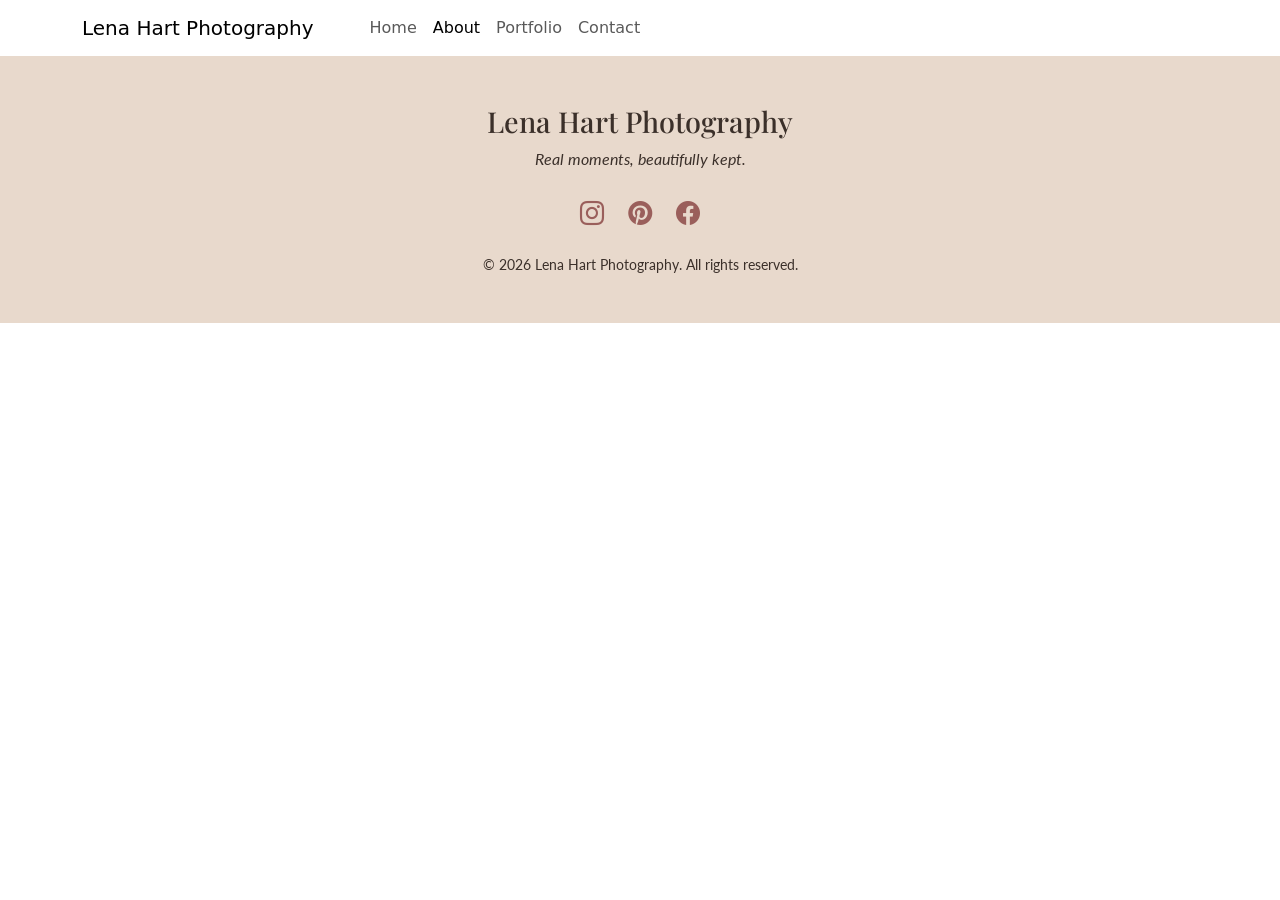
==== about.html @ dece431e "Added page skeleton to about.html and contact.html - Copied head, navbar and footer from index.html " ====
<!doctype html>
<html lang="en">
  <!-- Head - Start-->
  <head>
    <meta charset="UTF-8" />
    <meta name="viewport" content="width=device-width, initial-scale=1.0" />
    <meta name="author" content="Emre's & Barbara's Group Project" />
    <meta
      name="description"
      content="Meet Lena Hart, a wedding and portrait photographer who captures real, unposed moments with warm, natural light."
    />
    <title>Lena Hart Photography | About</title>

    <!-- Loads Bootstrap-->
    <link
      href="https://cdn.jsdelivr.net/npm/bootstrap@5.3.8/dist/css/bootstrap.min.css"
      rel="stylesheet"
      integrity="sha384-sRIl4kxILFvY47J16cr9ZwB07vP4J8+LH7qKQnuqkuIAvNWLzeN8tE5YBujZqJLB"
      crossorigin="anonymous"
    />

    <!-- Google Fonts -->
    <link rel="preconnect" href="https://fonts.googleapis.com" />
    <link rel="preconnect" href="https://fonts.gstatic.com" crossorigin />
    <link
      href="https://fonts.googleapis.com/css2?family=Playfair+Display:wght@400;700&family=Lato:wght@400;700&display=swap"
      rel="stylesheet"
    />

    <!-- CSS Files -->
    <link rel="stylesheet" href="css/variables.css" />
    <link rel="stylesheet" href="css/style.css" />

    <!-- Bootstrap Icons -->
    <link
      rel="stylesheet"
      href="https://cdn.jsdelivr.net/npm/bootstrap-icons@1.13.1/font/bootstrap-icons.min.css"
    />
  </head>
  <!-- Head - End-->

  <!-- Body Start-->
  <body>
    <header>
      <!-- Navigation Bar - Start -->
      <nav class="navbar navbar-expand-lg">
        <div class="container">
          <button
            class="navbar-toggler"
            type="button"
            data-bs-toggle="collapse"
            data-bs-target="#navbarNav"
            aria-controls="navbarNav"
            aria-expanded="false"
            aria-label="Toggle navigation"
          >
            <span class="navbar-toggler-icon"> </span>
          </button>

          <!-- Lena Hart Photography Button -->
          <a href="index.html" class="navbar-brand mx-auto mx-lg-0"
            >Lena Hart Photography</a
          >

          <!-- Selection | Responsive -->
          <div class="collapse navbar-collapse" id="navbarNav">
            <ul class="navbar-nav ms-lg-5">
              <!-- Home-->
              <li class="nav-item">
                <a class="nav-link" href="index.html">Home</a>
              </li>

              <!-- About -->
              <li class="nav-item">
                <a class="nav-link active" aria-current="page" href="about.html"
                  >About</a
                >
              </li>

              <!-- Portfolio-->
              <li class="nav-item">
                <a class="nav-link" href="portfolio.html">Portfolio</a>
              </li>
              <!-- Contact -->
              <li class="nav-item">
                <a class="nav-link" href="contact.html">Contact</a>
              </li>
            </ul>
          </div>
        </div>
      </nav>
    </header>
    <main>
      <!-- About - Start -->
      <!-- TBD - Planning Structure -- Brainstorming -->
      <!-- About - End -->
    </main>

    <!-- Footer - Start -->
    <footer class="site-footer">
      <div class="container text-center py-5">
        <h2 class="footer-title">Lena Hart Photography</h2>
        <p class="footer-tagline">Real moments, beautifully kept.</p>

        <div class="footer-socials">
          <a
            href="https://www.instagram.com/"
            target="_blank"
            rel="noopener noreferrer"
            aria-label="Instagram"
          >
            <i class="bi bi-instagram" aria-hidden="true"></i>
          </a>

          <a
            href="https://www.pinterest.com/"
            target="_blank"
            rel="noopener noreferrer"
            aria-label="Pinterest"
          >
            <i class="bi bi-pinterest" aria-hidden="true"></i>
          </a>

          <a
            href="https://www.facebook.com/"
            target="_blank"
            rel="noopener noreferrer"
            aria-label="Facebook"
          >
            <i class="bi bi-facebook" aria-hidden="true"></i>
          </a>
        </div>

        <p class="footer-copyright">
          &copy; 2026 Lena Hart Photography. All rights reserved.
        </p>
      </div>
    </footer>
    <!-- Footer - End -->

    <!-- JavaScript files -->
    <script src="https://cdn.jsdelivr.net/npm/bootstrap@5.3.8/dist/js/bootstrap.bundle.min.js"></script>
  </body>

  <!-- Body End -->
</html>
---- css/variables.css ----
:root {
    --color-background: #FAF6F1;
    --color-soft: #E8D9CC;
    --color-text: #3B302A;
    --color-accent: #9A5F5B;
    --font-heading: "Playfair Display", serif;
    --font-body: "Lato", sans-serif;
}
---- css/style.css ----
/* Footer */
.site-footer {
  background-color: var(--color-soft);
  color: var(--color-text);
  font-family: var(--font-body);
}

.footer-title {
  font-family: var(--font-heading);
  font-size: 1.8rem;
  margin-bottom: 0.5rem;
}

.footer-tagline {
  font-style: italic;
  margin-bottom: 1.5rem;
}

.footer-socials {
  display: flex;
  justify-content: center;
  flex-wrap: wrap;
  gap: 1.5rem;
  margin-bottom: 1.5rem;
}

.footer-socials a {
  color: var(--color-accent);
  text-decoration: none;
  transition: color 0.2s ease;
  font-size: 1.5rem;
}

.footer-socials a:hover {
  color: var(--color-text);
  text-decoration: underline;
}

.footer-copyright {
  font-size: 0.85rem;
  margin-bottom: 0;
}
/* Clients Section */
.clients-section {
  background-color: var(--color-background);
  color: var(--color-text);
}

.clients-title {
  font-family: var(--font-heading);
  margin-bottom: 0.75rem;
}

.clients-subtitle {
  font-family: var(--font-body);
  margin-bottom: 2rem;
}

.client-card {
  background-color: var(--color-soft);
  padding: 2rem 1rem;
  border-radius: 0.5rem;
  font-family: var(--font-heading);
  font-size: 1.25rem;
  height: 100%;
}

/* Portfolio Gallery */
.portfolio-section {
  background-color: var(--color-background);
  color: var(--color-text);
}

.portfolio-title {
  font-family: var(--font-heading);
}

.portfolio-subtitle {
  font-family: var(--font-body);
}

.gallery-card {
  background-color: var(--color-soft);
  border-radius: 0.5rem;
  overflow: hidden;
  height: 100%;
}

.gallery-image {
  width: 100%;
  height: 280px;
  object-fit: cover;
  display: block;
}

.gallery-info {
  padding: 1rem;
}

.gallery-title {
  font-family: var(--font-heading);
  font-size: 1.25rem;
}

.gallery-category {
  font-family: var(--font-body);
  color: var(--color-accent);
  margin-bottom: 0;
}

/* Portfolio Filters */
.portfolio-filters {
  margin-bottom: 2rem;
}

.filter-btn {
  background-color: var(--color-soft);
  color: var(--color-text);
  border: 1px solid var(--color-soft);
  border-radius: 30px;
  padding: 0.7rem 1.5rem;
  font-family: var(--font-body);
  font-size: 0.95rem;
  cursor: pointer;
  transition: all 0.3s ease;
}

.filter-btn:hover {
  background-color: var(--color-accent);
  border-color: var(--color-accent);
  color: white;
}

.filter-btn.active {
  background-color: var(--color-accent);
  border-color: var(--color-accent);
  color: white;
}

.filter-btn:focus-visible {
  outline: 3px solid var(--color-text);
  outline-offset: 3px;
}

/* Gallery Card Links */
.gallery-link,
.gallery-link:visited,
.gallery-link:hover {
  color: var(--color-text);
  text-decoration: none;
}

.gallery-link .gallery-title {
  font-family: var(--font-heading);
  color: var(--color-text);
}

.gallery-link .gallery-category {
  font-family: var(--font-body);
  color: var(--color-accent);
}

.gallery-link:hover .gallery-title {
  color: var(--color-accent);
}

/* Photo Details Page */
.details-section {
  background-color: var(--color-background);
  color: var(--color-text);
  min-height: 80vh;
  font-family: var(--font-body);
}

.details-back {
  display: inline-block;
  color: var(--color-accent);
  text-decoration: none;
  font-weight: 700;
  margin-bottom: 1.5rem;
  transition: color 0.2s ease;
}

.details-back:hover {
  color: var(--color-text);
}

.details-back:focus-visible {
  outline: 3px solid var(--color-accent);
  outline-offset: 4px;
}

.details-image {
  display: block;
  width: 100%;
  max-height: 650px;
  object-fit: cover;
  border-radius: 0.75rem;
}

.details-category {
  color: var(--color-accent);
  text-transform: uppercase;
  letter-spacing: 2px;
  font-size: 0.85rem;
  font-weight: 700;
  margin-bottom: 1rem;
}

.details-title {
  font-family: var(--font-heading);
  font-size: clamp(2rem, 4vw, 3rem);
  margin-bottom: 1.5rem;
}

.details-description {
  font-size: 1.1rem;
  line-height: 1.8;
}
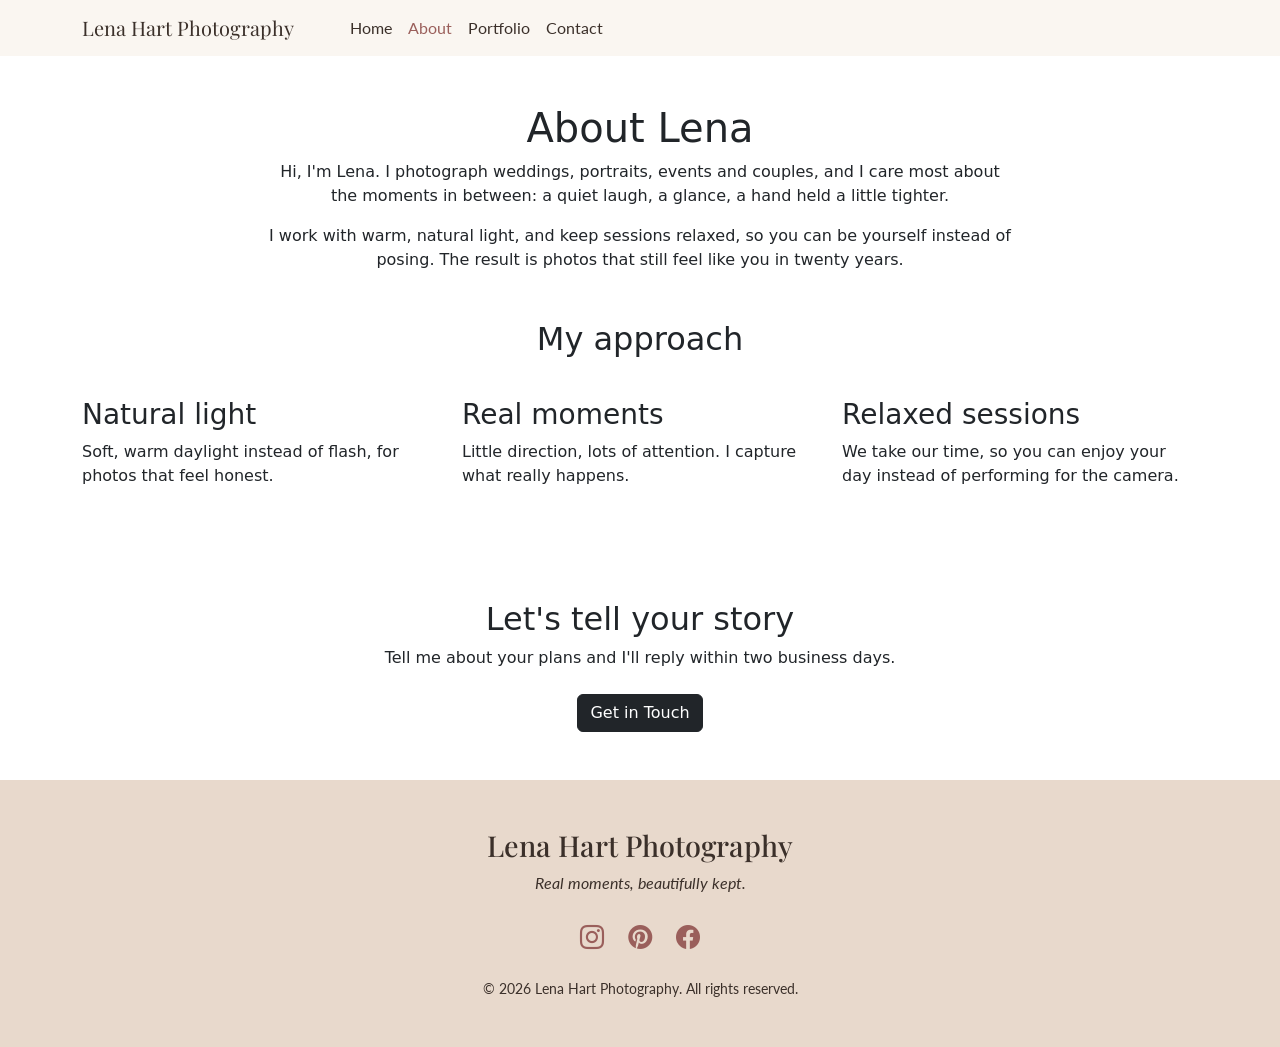
==== commit 7fd4bdc8: "Added About page content to about.html - Added intro section with h1 "About Lena" and a short bio - " ====
--- a/about.html
+++ b/about.html
@@ -39,7 +39,8 @@
   </head>
   <!-- Head - End-->
 
-  <!-- Body Start-->
+  <!-- Body - Start-->
+  <!-- TBD | Planning Structure | Testing | Not Final yet -->
   <body>
     <header>
       <!-- Navigation Bar - Start -->
@@ -92,8 +93,79 @@
     </header>
     <main>
       <!-- About - Start -->
-      <!-- TBD - Planning Structure -- Brainstorming -->
+      <section class="about-section py-5" aria-labelledby="about-title">
+        <div class="container">
+          <!-- Intro - Start -->
+          <div class="col-lg-8 col-12 mx-auto text-center">
+            <h1 id="about-title" class="about-title">About Lena</h1>
+            <p class="about-text">
+              Hi, I'm Lena. I photograph weddings, portraits, events and
+              couples, and I care most about the moments in between: a quiet
+              laugh, a glance, a hand held a little tighter.
+            </p>
+            <p class="about-text">
+              I work with warm, natural light, and keep sessions relaxed, so you
+              can be yourself instead of posing. The result is photos that still
+              feel like you in twenty years.
+            </p>
+          </div>
+          <!-- Intro - End -->
+
+          <!-- My Approach -->
+          <h2 class="about-title mt-5 text-center">My approach</h2>
+          <div class="row g-4 justify-content-center mt-3">
+            <!-- Card: Natural light -->
+            <div class="col-12 col-md-4">
+              <div class="approach-card">
+                <h3>Natural light</h3>
+                <p class="about-text">
+                  Soft, warm daylight instead of flash, for photos that feel
+                  honest.
+                </p>
+              </div>
+            </div>
+
+            <!-- Card: Real moments -->
+            <div class="col-12 col-md-4">
+              <div class="approach-card">
+                <h3>Real moments</h3>
+                <p class="about-text">
+                  Little direction, lots of attention. I capture what really
+                  happens.
+                </p>
+              </div>
+            </div>
+
+            <!-- Card: Relaxed sessions -->
+            <div class="col-12 col-md-4">
+              <div class="approach-card">
+                <h3>Relaxed sessions</h3>
+                <p class="about-text">
+                  We take our time, so you can enjoy your day instead of
+                  performing for the camera.
+                </p>
+              </div>
+            </div>
+          </div>
+        </div>
+      </section>
       <!-- About - End -->
+
+      <!-- About Contact - Start -->
+      <section class="about-contact py-5" aria-labelledby="about-contact-title">
+        <div class="container text-center">
+          <h2 id="about-contact-title" class="about-contact-title">
+            Let's tell your story
+          </h2>
+          <p class="about-text">
+            Tell me about your plans and I'll reply within two business days.
+          </p>
+          <div class="mt-4">
+            <a class="btn btn-dark" href="contact.html">Get in Touch</a>
+          </div>
+        </div>
+      </section>
+      <!-- About Contact - End -->
     </main>
 
     <!-- Footer - Start -->
--- a/css/style.css
+++ b/css/style.css
@@ -1,3 +1,50 @@
+/* NavBar */
+.navbar {
+  background-color: var(--color-background);
+  /* background-color: var(--color-soft); */ 
+  /* 
+  Barbara: to test beige, comment out the first line and remove the comment marks from the second. 
+  Keep the one you like and delete these comments when we decide. 
+  */
+}
+
+.navbar-brand {
+  font-family: var(--font-heading);
+  color: var(--color-text);
+}
+
+.navbar .nav-link {
+  font-family: var(--font-body);
+  color: var(--color-text);
+}
+
+.navbar .nav-link:hover,
+.navbar .nav-link.active {
+  color: var(--color-accent);
+}
+
+/* Hero */
+.hero-section {
+  background-color: var(--color-background);
+  color: var(--color-text);
+}
+
+.hero-title {
+  font-family: var(--font-heading);
+}
+
+.hero-subtitle {
+  font-family: var(--font-body);
+}
+
+.hero-image {
+  width: 100%;
+  max-height: 70vh;
+  object-fit: cover;
+  border-radius: 0.5rem; 
+}
+
+
 /* Footer */
 .site-footer {
   background-color: var(--color-soft);
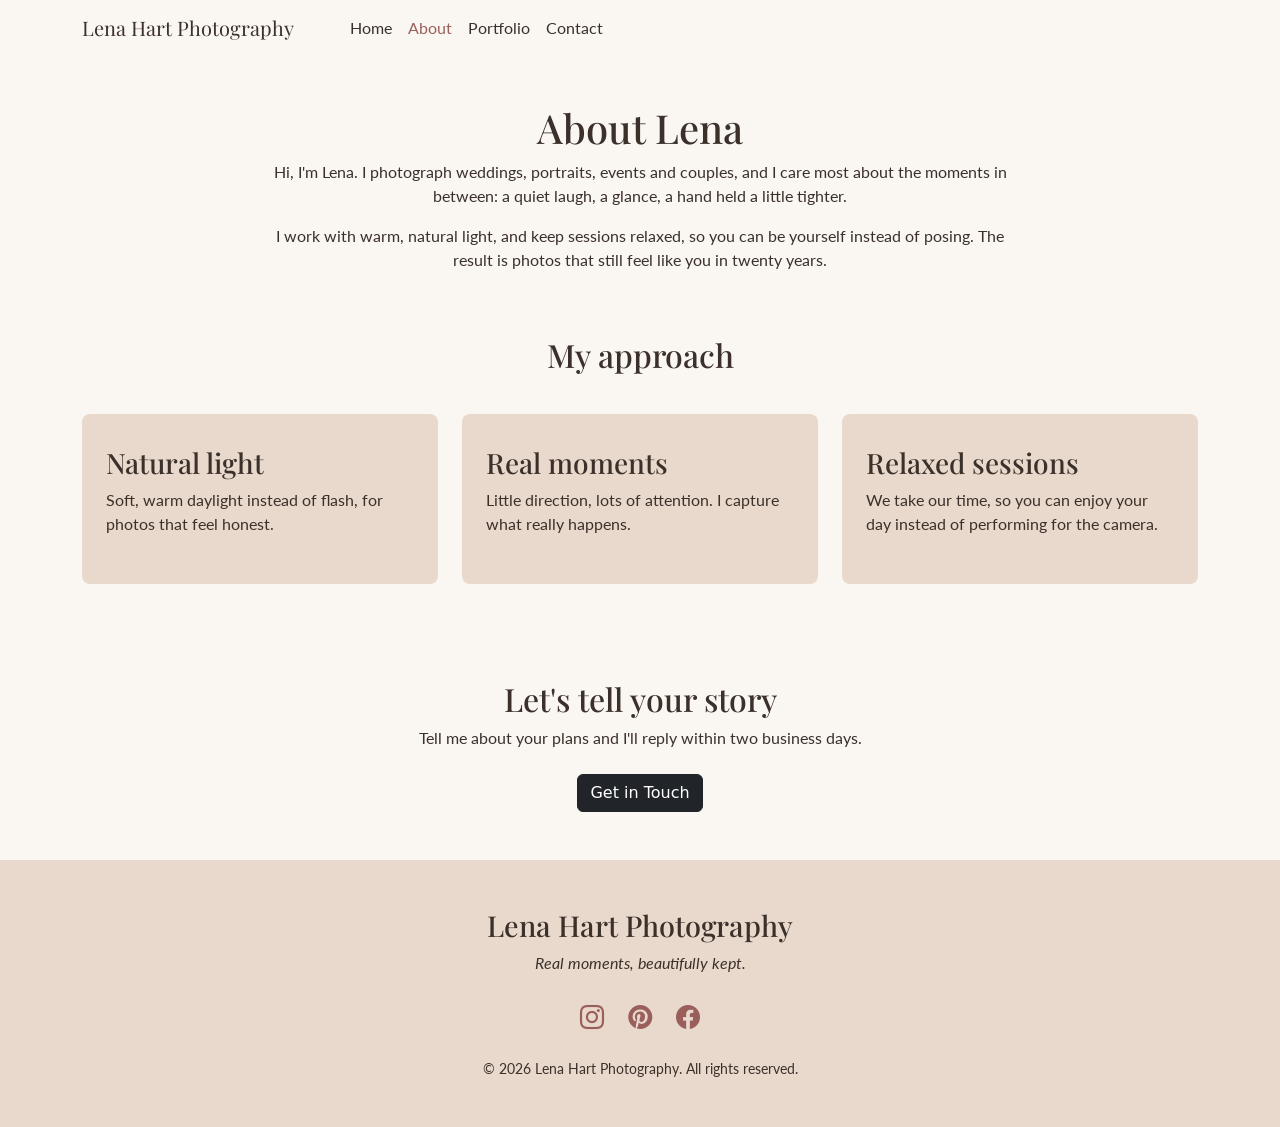
==== commit 489def01: "Add two portrait options for About page" ====
--- a/about.html
+++ b/about.html
@@ -96,18 +96,20 @@
       <section class="about-section py-5" aria-labelledby="about-title">
         <div class="container">
           <!-- Intro - Start -->
-          <div class="col-lg-8 col-12 mx-auto text-center">
-            <h1 id="about-title" class="about-title">About Lena</h1>
-            <p class="about-text">
-              Hi, I'm Lena. I photograph weddings, portraits, events and
-              couples, and I care most about the moments in between: a quiet
-              laugh, a glance, a hand held a little tighter.
-            </p>
-            <p class="about-text">
-              I work with warm, natural light, and keep sessions relaxed, so you
-              can be yourself instead of posing. The result is photos that still
-              feel like you in twenty years.
-            </p>
+          <div class="row justify-content-center">
+            <div class="col-12 col-lg-8 text-center">
+              <h1 id="about-title" class="about-title">About Lena</h1>
+              <p class="about-text">
+                Hi, I'm Lena. I photograph weddings, portraits, events and
+                couples, and I care most about the moments in between: a quiet
+                laugh, a glance, a hand held a little tighter.
+              </p>
+              <p class="about-text">
+                I work with warm, natural light, and keep sessions relaxed, so
+                you can be yourself instead of posing. The result is photos that
+                still feel like you in twenty years.
+              </p>
+            </div>
           </div>
           <!-- Intro - End -->
 
--- a/css/style.css
+++ b/css/style.css
@@ -1,7 +1,15 @@
+/* Page */
+body {
+  background-color: var(--color-soft);
+  /*
+  Barbara: this fills the white strip under the footer on short pages like Contact.
+  */
+}
+
 /* NavBar */
 .navbar {
   background-color: var(--color-background);
-  /* background-color: var(--color-soft); */ 
+  /* background-color: var(--color-soft); */
   /* 
   Barbara: to test beige, comment out the first line and remove the comment marks from the second. 
   Keep the one you like and delete these comments when we decide. 
@@ -41,9 +49,84 @@
   width: 100%;
   max-height: 70vh;
   object-fit: cover;
-  border-radius: 0.5rem; 
-}
-
+  border-radius: 0.5rem;
+}
+
+/* About */
+.about-section {
+  background-color: var(--color-background);
+  color: var(--color-text);
+}
+
+.about-title {
+  font-family: var(--font-heading);
+}
+
+.about-text {
+  font-family: var(--font-body);
+}
+
+.approach-card {
+  background-color: var(--color-soft);
+  padding: 2rem 1.5rem;
+  border-radius: 0.5rem;
+  height: 100%;
+}
+
+.approach-card h3 {
+  font-family: var(--font-heading);
+}
+
+.about-contact {
+  background-color: var(--color-background);
+  color: var(--color-text);
+}
+
+.about-contact-title {
+  font-family: var(--font-heading);
+}
+
+/* Contact */
+.contact-section {
+  background-color: var(--color-background);
+  color: var(--color-text);
+  font-family: var(--font-body);
+}
+
+.contact-title {
+  font-family: var(--font-heading);
+}
+
+#message {
+  height: 10rem;
+}
+
+/* Testimonials */
+.testimonials-section {
+  background-color: var(--color-background);
+  color: var(--color-text);
+}
+
+.testimonials-title {
+  font-family: var(--font-heading);
+}
+
+.testimonial-card {
+  background-color: var(--color-soft);
+  padding: 2rem 1.5rem;
+  border-radius: 0.5rem;
+  height: 100%;
+}
+
+.testimonial-quote {
+  font-style: italic;
+}
+
+.testimonial-name {
+  color: var(--color-accent);
+  font-weight: bold;
+  margin-bottom: 0;
+}
 
 /* Footer */
 .site-footer {
@@ -264,3 +347,66 @@
   font-size: 1.1rem;
   line-height: 1.8;
 }
+
+/* Mobile navbar adjustment */
+@media (max-width: 575px) {
+  .navbar-brand {
+    font-size: 1rem;
+    white-space: normal;
+    text-align: center;
+    flex: 1;
+    min-width: 0;
+  }
+}
+
+/* Prevent portfolio content from overflowing on mobile */
+@media (max-width: 575px) {
+  .portfolio-section,
+  .portfolio-section .container,
+  #portfolio-gallery {
+    min-width: 0;
+    max-width: 100%;
+  }
+
+  .gallery-card,
+  .gallery-image {
+    max-width: 100%;
+  }
+
+  .portfolio-title,
+  .portfolio-subtitle {
+    overflow-wrap: break-word;
+  }
+}
+
+/* Responsive Portfolio Layout */
+
+/* Mobile: up to 575px */
+@media (max-width: 575px) {
+  .portfolio-title {
+    font-size: 2rem;
+  }
+
+  .portfolio-filters {
+    gap: 0.5rem;
+  }
+}
+
+/* Tablet: 576px to 991px */
+@media (min-width: 576px) and (max-width: 991px) {
+  .portfolio-section .container {
+    max-width: 100%;
+  }
+
+  .portfolio-title {
+    font-size: 2.5rem;
+  }
+
+  .portfolio-filters {
+    justify-content: center;
+  }
+
+  .gallery-image {
+    height: 250px;
+  }
+}
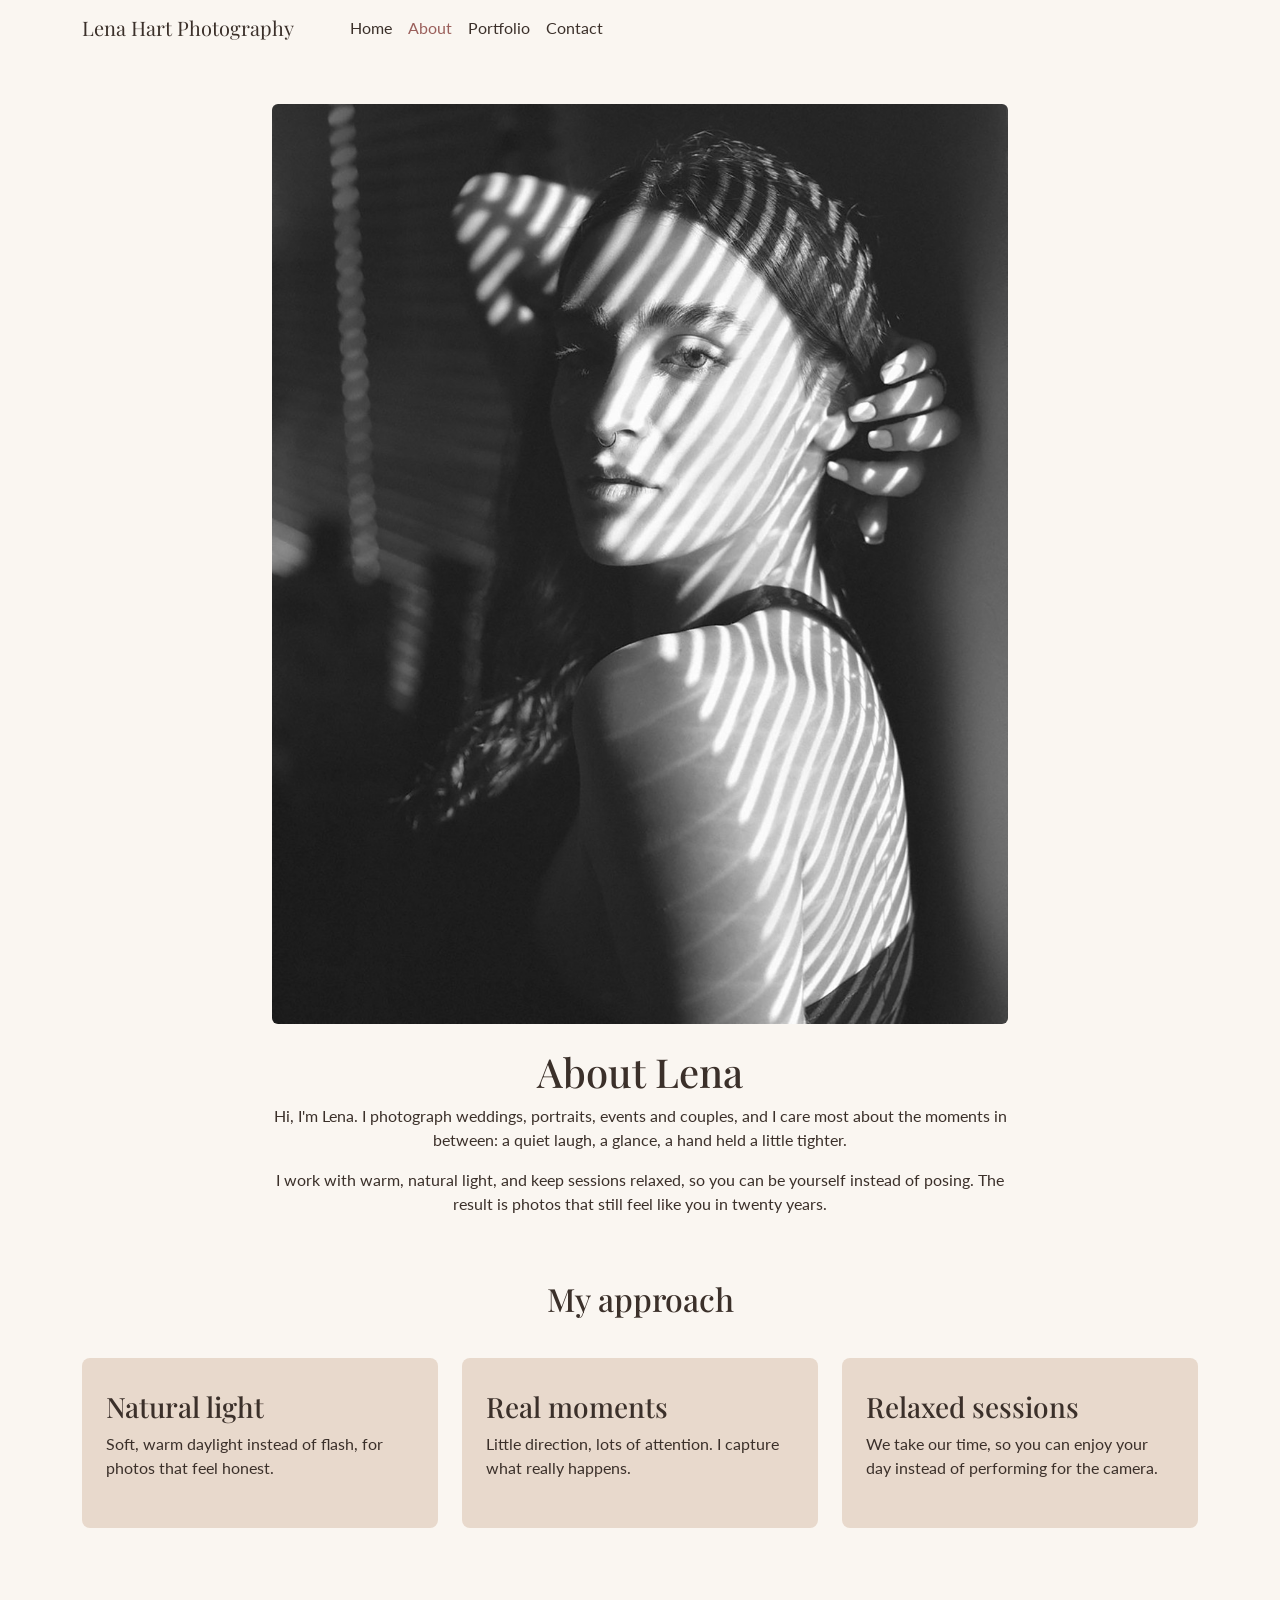
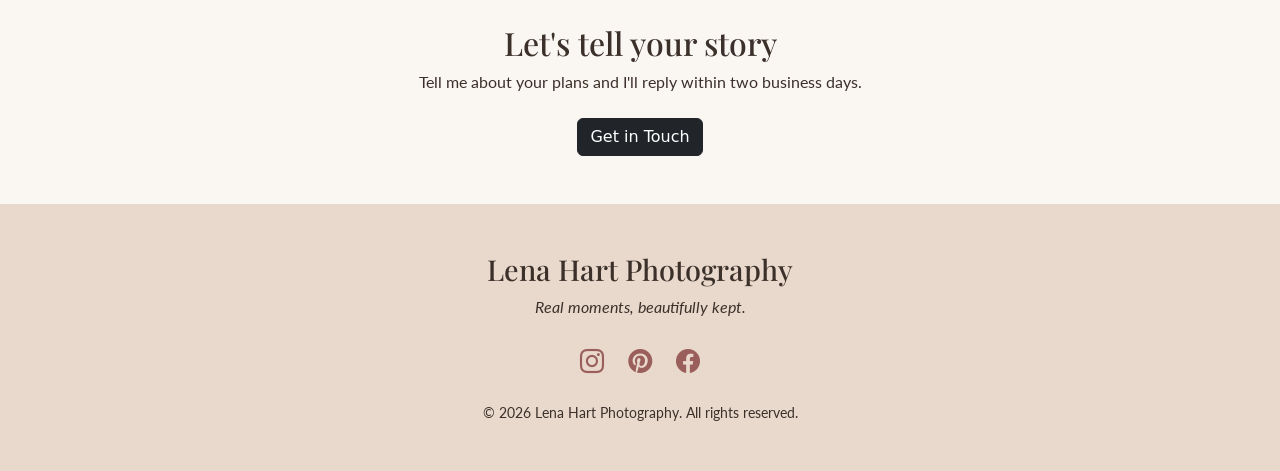
==== commit 92162331: "Added Lena's photo to the About page - Added lena-first.jpg above the About Lena title because the b" ====
--- a/about.html
+++ b/about.html
@@ -98,6 +98,11 @@
           <!-- Intro - Start -->
           <div class="row justify-content-center">
             <div class="col-12 col-lg-8 text-center">
+              <img
+                src="images/portfolio/lena-first.jpg"
+                alt="Black and white portrait of photographer Lena Hart with light falling through window blinds"
+                class="img-fluid rounded mb-4 about-photo"
+              />
               <h1 id="about-title" class="about-title">About Lena</h1>
               <p class="about-text">
                 Hi, I'm Lena. I photograph weddings, portraits, events and
--- a/css/style.css
+++ b/css/style.css
@@ -348,8 +348,11 @@
   line-height: 1.8;
 }
 
-/* Mobile navbar adjustment */
+/* Responsive Portfolio Layout */
+
+/* Mobile: up to 575px */
 @media (max-width: 575px) {
+  /* Navbar */
   .navbar-brand {
     font-size: 1rem;
     white-space: normal;
@@ -357,10 +360,8 @@
     flex: 1;
     min-width: 0;
   }
-}
-
-/* Prevent portfolio content from overflowing on mobile */
-@media (max-width: 575px) {
+
+  /* Prevent portfolio overflow */
   .portfolio-section,
   .portfolio-section .container,
   #portfolio-gallery {
@@ -377,12 +378,8 @@
   .portfolio-subtitle {
     overflow-wrap: break-word;
   }
-}
-
-/* Responsive Portfolio Layout */
-
-/* Mobile: up to 575px */
-@media (max-width: 575px) {
+
+  /* Portfolio layout */
   .portfolio-title {
     font-size: 2rem;
   }
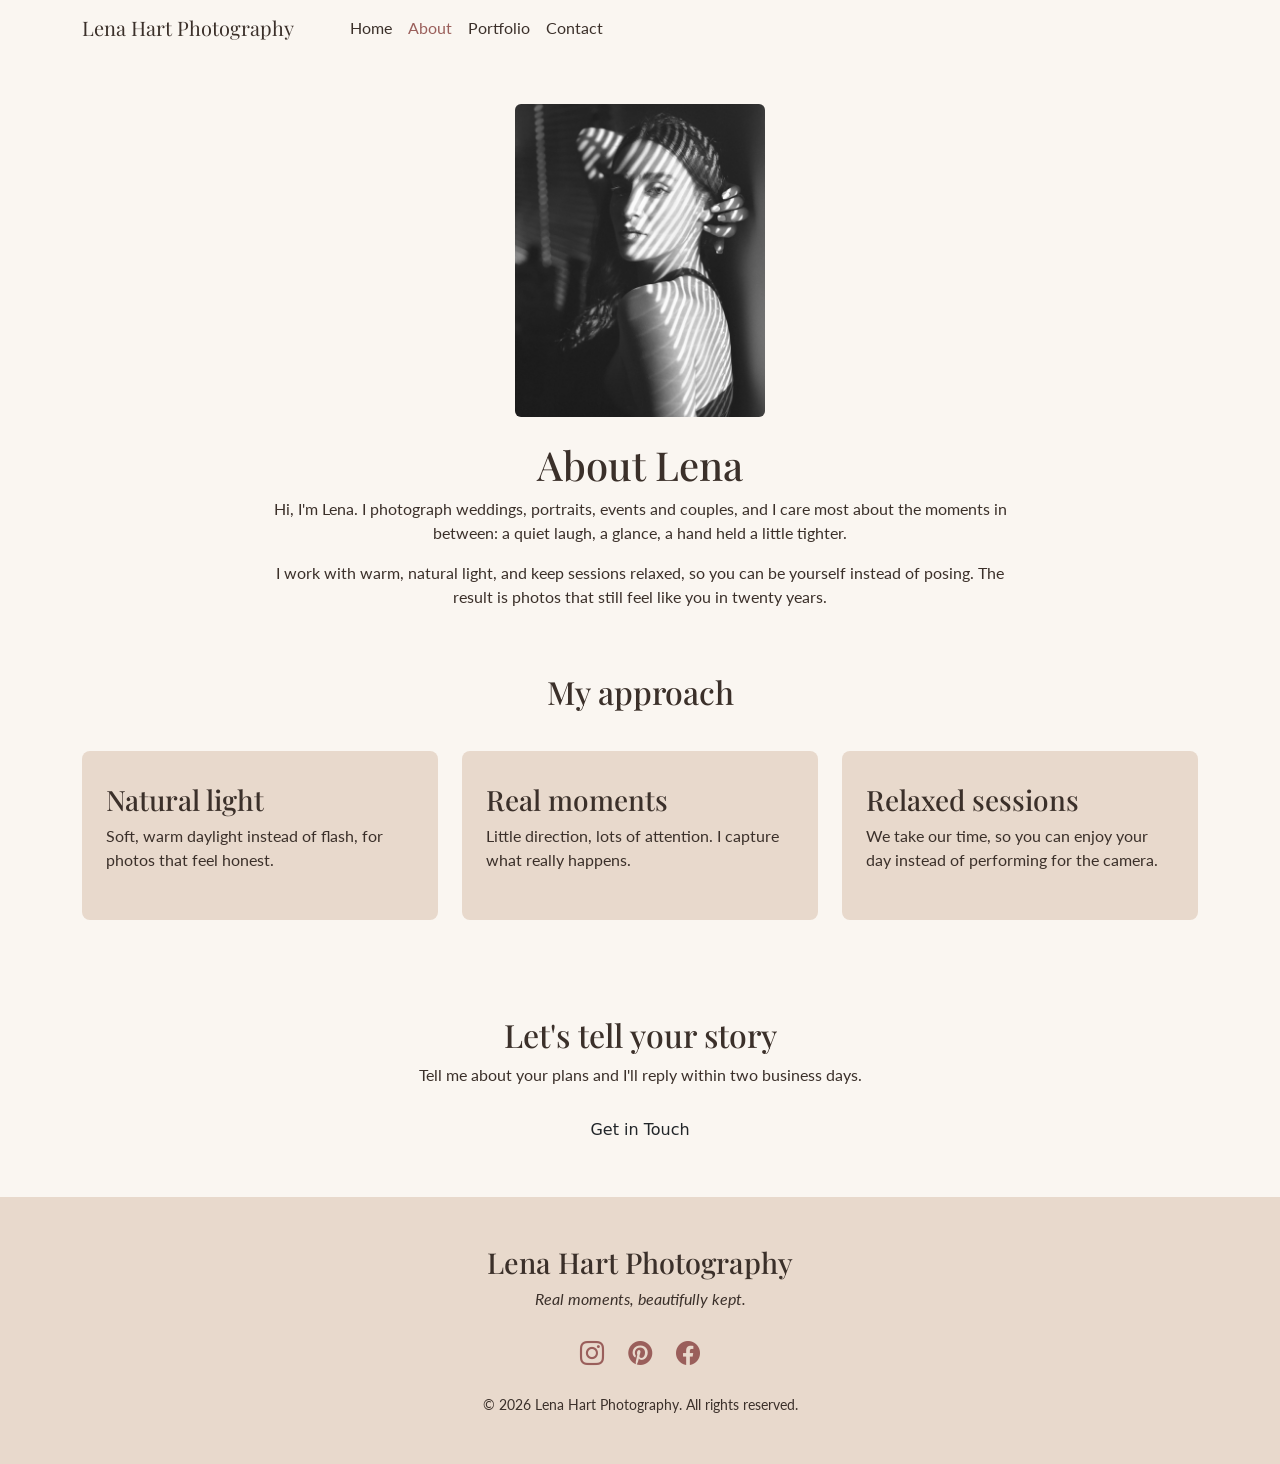
==== commit 83000e4c: "Switched the main buttons to the rose style - Changed btn-dark to btn-rose on View Portfolio, Get in" ====
--- a/about.html
+++ b/about.html
@@ -168,7 +168,7 @@
             Tell me about your plans and I'll reply within two business days.
           </p>
           <div class="mt-4">
-            <a class="btn btn-dark" href="contact.html">Get in Touch</a>
+            <a class="btn btn-rose" href="contact.html">Get in Touch</a>
           </div>
         </div>
       </section>
--- a/css/style.css
+++ b/css/style.css
@@ -84,6 +84,10 @@
 
 .about-contact-title {
   font-family: var(--font-heading);
+}
+
+.about-photo {
+  max-width: 250px;
 }
 
 /* Contact */
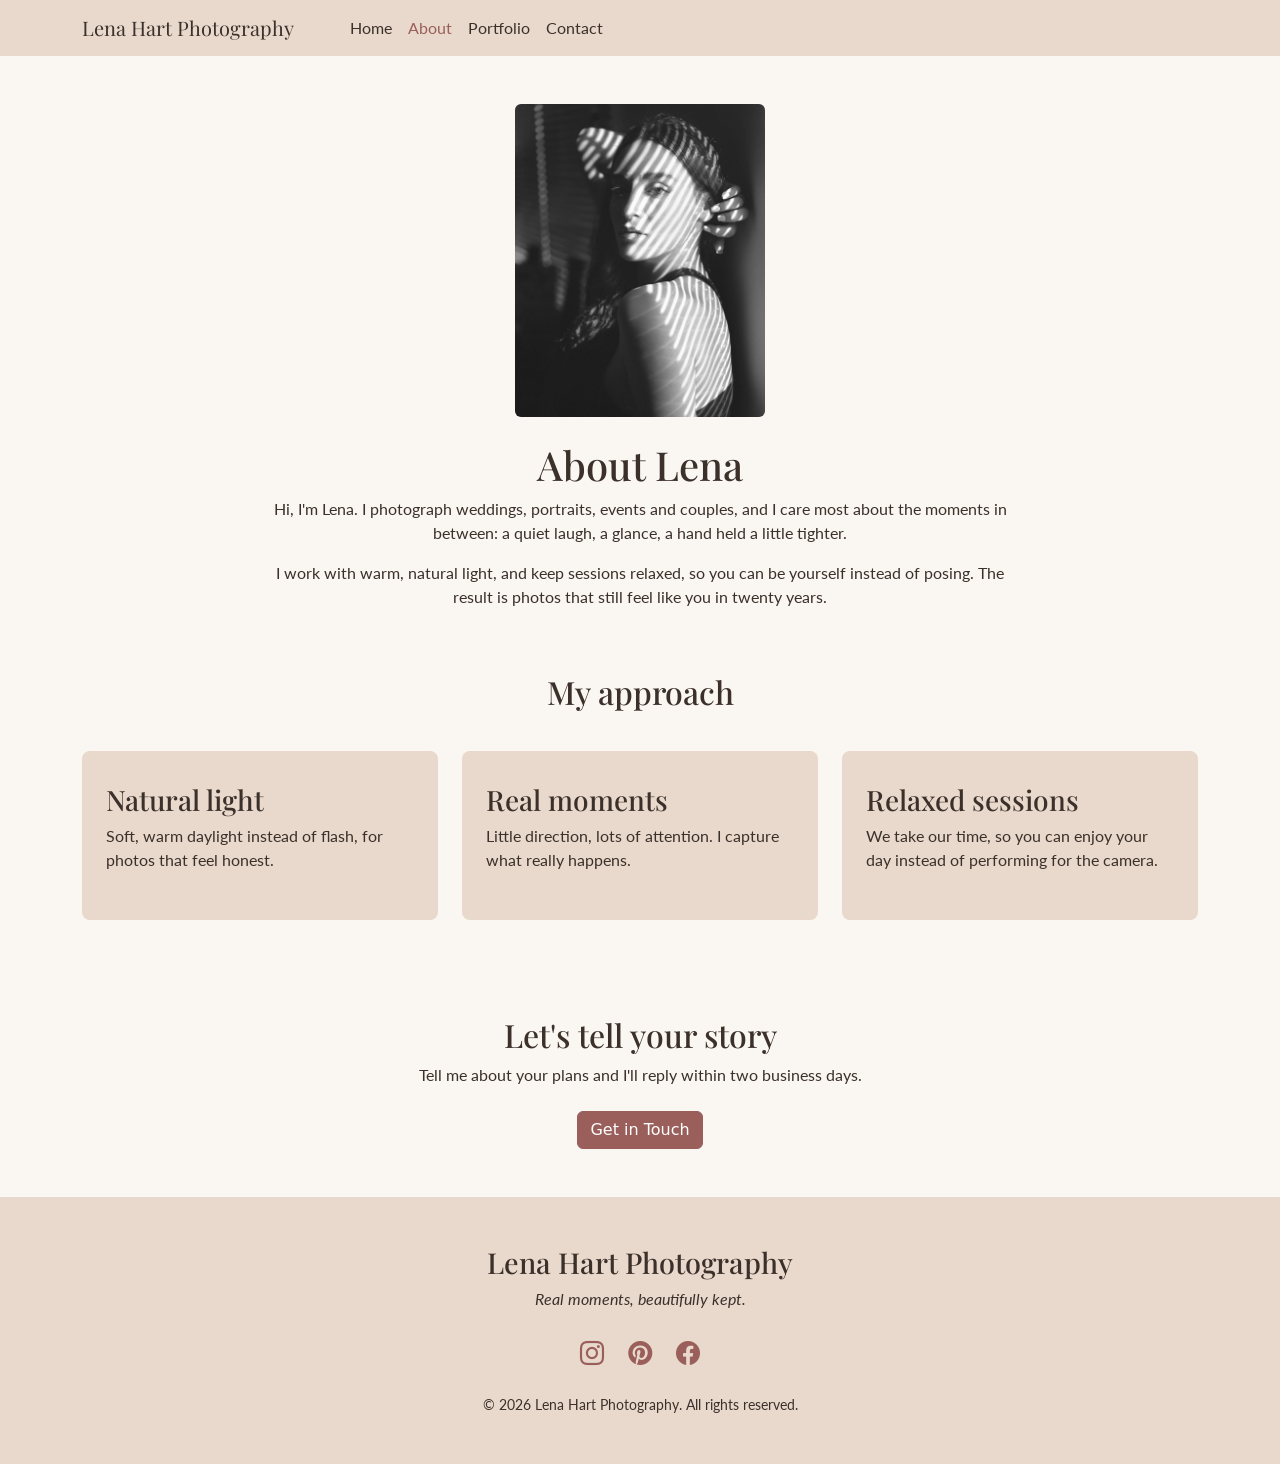
==== commit e7bd5dd7: "Cleaned up the comments in all HTML pages - Changed the comment style from - to | on all 5 pages so " ====
--- a/about.html
+++ b/about.html
@@ -1,6 +1,6 @@
 <!doctype html>
 <html lang="en">
-  <!-- Head - Start-->
+  <!-- Head | Start -->
   <head>
     <meta charset="UTF-8" />
     <meta name="viewport" content="width=device-width, initial-scale=1.0" />
@@ -11,7 +11,7 @@
     />
     <title>Lena Hart Photography | About</title>
 
-    <!-- Loads Bootstrap-->
+    <!-- Loads Bootstrap -->
     <link
       href="https://cdn.jsdelivr.net/npm/bootstrap@5.3.8/dist/css/bootstrap.min.css"
       rel="stylesheet"
@@ -37,13 +37,12 @@
       href="https://cdn.jsdelivr.net/npm/bootstrap-icons@1.13.1/font/bootstrap-icons.min.css"
     />
   </head>
-  <!-- Head - End-->
-
-  <!-- Body - Start-->
-  <!-- TBD | Planning Structure | Testing | Not Final yet -->
+  <!-- Head | End -->
+
+  <!-- Body | Start -->
   <body>
     <header>
-      <!-- Navigation Bar - Start -->
+      <!-- Navigation Bar | Start -->
       <nav class="navbar navbar-expand-lg">
         <div class="container">
           <button
@@ -66,7 +65,7 @@
           <!-- Selection | Responsive -->
           <div class="collapse navbar-collapse" id="navbarNav">
             <ul class="navbar-nav ms-lg-5">
-              <!-- Home-->
+              <!-- Home -->
               <li class="nav-item">
                 <a class="nav-link" href="index.html">Home</a>
               </li>
@@ -78,7 +77,7 @@
                 >
               </li>
 
-              <!-- Portfolio-->
+              <!-- Portfolio -->
               <li class="nav-item">
                 <a class="nav-link" href="portfolio.html">Portfolio</a>
               </li>
@@ -92,12 +91,13 @@
       </nav>
     </header>
     <main>
-      <!-- About - Start -->
+      <!-- About | Start -->
       <section class="about-section py-5" aria-labelledby="about-title">
         <div class="container">
-          <!-- Intro - Start -->
+          <!-- Intro | Start -->
           <div class="row justify-content-center">
             <div class="col-12 col-lg-8 text-center">
+              <!-- Lena's Photo -->
               <img
                 src="images/portfolio/lena-first.jpg"
                 alt="Black and white portrait of photographer Lena Hart with light falling through window blinds"
@@ -116,7 +116,7 @@
               </p>
             </div>
           </div>
-          <!-- Intro - End -->
+          <!-- Intro | End -->
 
           <!-- My Approach -->
           <h2 class="about-title mt-5 text-center">My approach</h2>
@@ -156,9 +156,9 @@
           </div>
         </div>
       </section>
-      <!-- About - End -->
-
-      <!-- About Contact - Start -->
+      <!-- About | End -->
+
+      <!-- About Contact | Start -->
       <section class="about-contact py-5" aria-labelledby="about-contact-title">
         <div class="container text-center">
           <h2 id="about-contact-title" class="about-contact-title">
@@ -172,10 +172,10 @@
           </div>
         </div>
       </section>
-      <!-- About Contact - End -->
+      <!-- About Contact | End -->
     </main>
 
-    <!-- Footer - Start -->
+    <!-- Footer | Start -->
     <footer class="site-footer">
       <div class="container text-center py-5">
         <h2 class="footer-title">Lena Hart Photography</h2>
@@ -215,11 +215,11 @@
         </p>
       </div>
     </footer>
-    <!-- Footer - End -->
+    <!-- Footer | End -->
 
     <!-- JavaScript files -->
     <script src="https://cdn.jsdelivr.net/npm/bootstrap@5.3.8/dist/js/bootstrap.bundle.min.js"></script>
   </body>
 
-  <!-- Body End -->
+  <!-- Body | End -->
 </html>
--- a/css/style.css
+++ b/css/style.css
@@ -8,12 +8,7 @@
 
 /* NavBar */
 .navbar {
-  background-color: var(--color-background);
-  /* background-color: var(--color-soft); */
-  /* 
-  Barbara: to test beige, comment out the first line and remove the comment marks from the second. 
-  Keep the one you like and delete these comments when we decide. 
-  */
+  background-color: var(--color-soft);
 }
 
 .navbar-brand {
@@ -29,6 +24,19 @@
 .navbar .nav-link:hover,
 .navbar .nav-link.active {
   color: var(--color-accent);
+}
+
+/* Buttons */
+.btn-rose {
+  background-color: var(--color-accent);
+  border-color: var(--color-accent);
+  color: white;
+}
+
+.btn-rose:hover {
+  background-color: var(--color-text);
+  border-color: var(--color-text);
+  color: white;
 }
 
 /* Hero */
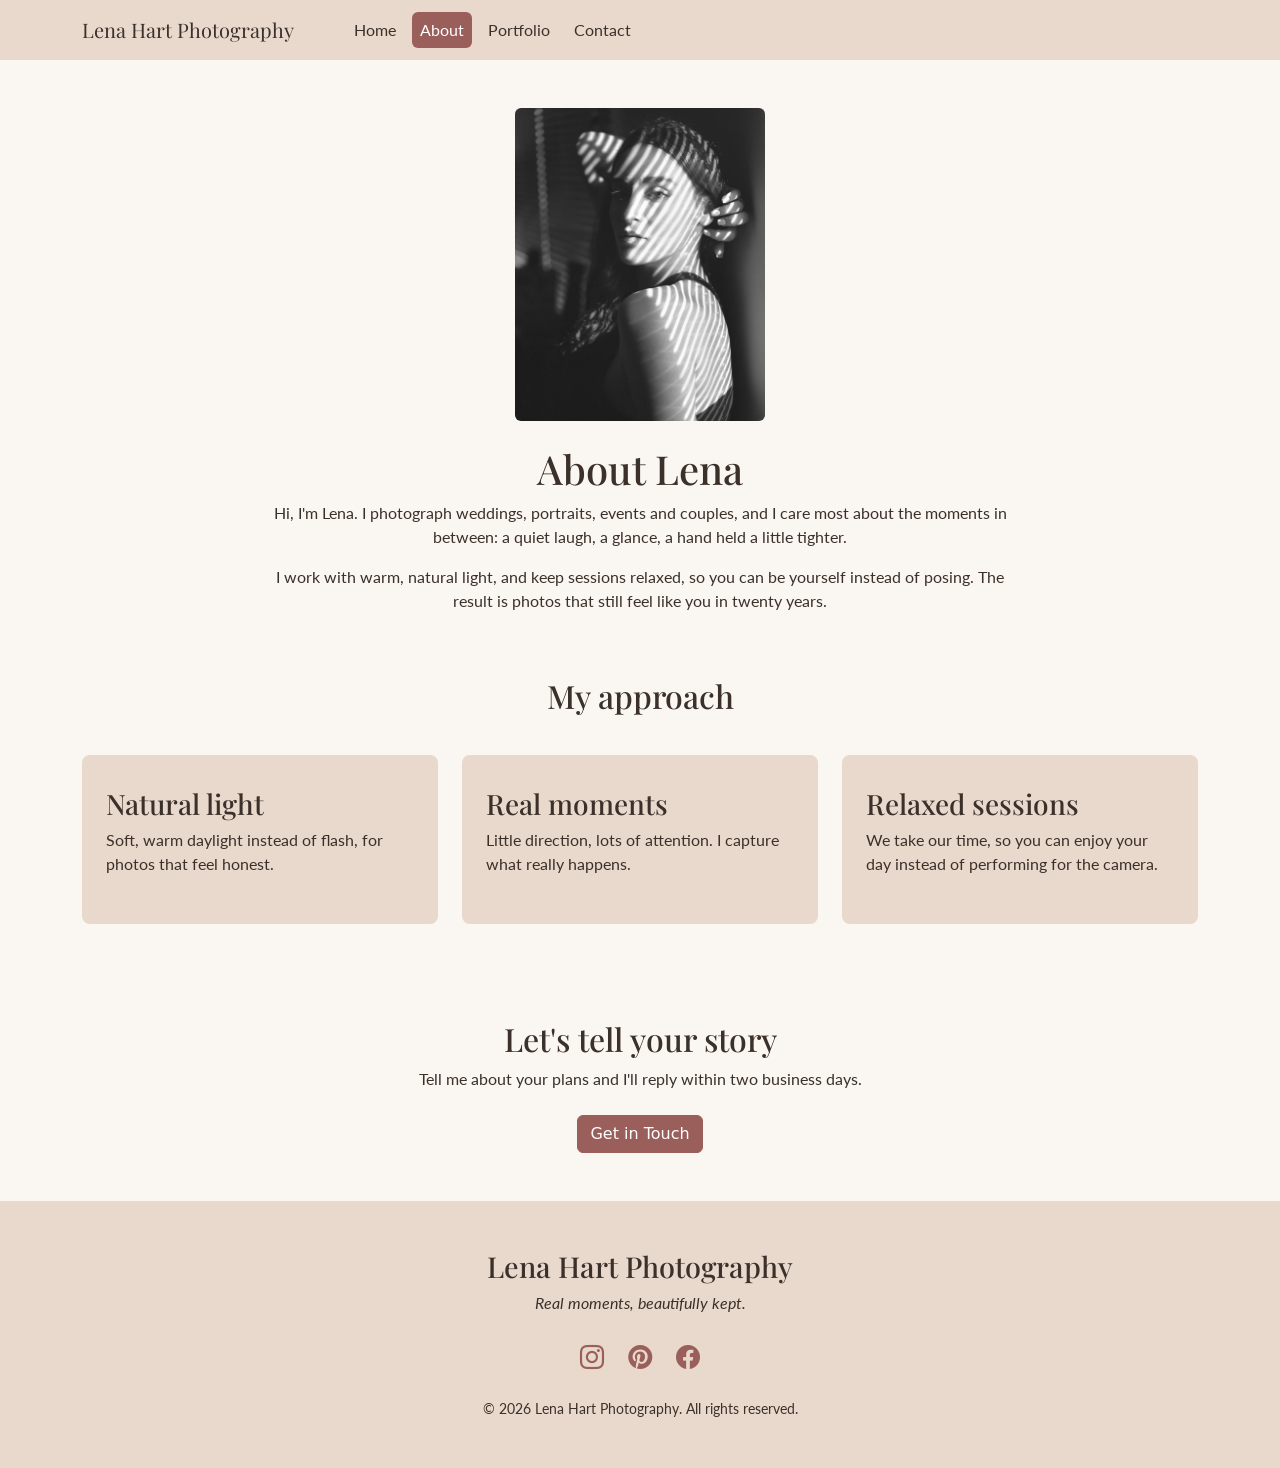
==== commit cfb9a2ca: "Added a camera favicon to all pages - Added favicon.svg, a free Bootstrap Icons camera in our rose c" ====
--- a/about.html
+++ b/about.html
@@ -10,6 +10,7 @@
       content="Meet Lena Hart, a wedding and portrait photographer who captures real, unposed moments with warm, natural light."
     />
     <title>Lena Hart Photography | About</title>
+    <link rel="icon" href="images/favicon/favicon.svg" type="image/svg+xml" />
 
     <!-- Loads Bootstrap -->
     <link
--- a/css/variables.css
+++ b/css/variables.css
@@ -1,8 +1,22 @@
+/* :root is the top of every page (the html element)
+Variables here can be used in every CSS file with var(--name),
+so a colour or font is changed in one place only. */
+
 :root {
+    /* Colours 
+    - Background: cream #FAF6F1 (sections) 
+    - Soft: beige #E8D9CC (page background, navbar, cards, footer) 
+    - Text: dark warm brown #3B302A
+    - Accent: dusty rose #9A5F5B (buttons, links, active nav)
+    Contrast checked: dark text on cream and white text on the rose 
+    button are both easy to read, which matters for accessibility. */
     --color-background: #FAF6F1;
     --color-soft: #E8D9CC;
     --color-text: #3B302A;
     --color-accent: #9A5F5B;
+    /* Fonts (Google Fonts)
+    - Headings: Playfair Display (elegant, like a wedding invitation) 
+    - Body text: Lato (clean and easy to read) */ 
     --font-heading: "Playfair Display", serif;
     --font-body: "Lato", sans-serif;
 }
--- a/css/style.css
+++ b/css/style.css
@@ -1,12 +1,16 @@
-/* Page */
+/* 
+===================================================
+EMRE'S PART | Home, About, Contact, navbar, buttons
+===================================================
+*/ 
+
+/* Page | Background behind every page */
 body {
   background-color: var(--color-soft);
-  /*
-  Barbara: this fills the white strip under the footer on short pages like Contact.
-  */
-}
-
-/* NavBar */
+  /* Beige page background fills the white strip under the footer on short pages */
+}
+
+/* NavBar | Beige bar, logo font, links turn into rose buttons on hover and on the active page */
 .navbar {
   background-color: var(--color-soft);
 }
@@ -19,14 +23,18 @@
 .navbar .nav-link {
   font-family: var(--font-body);
   color: var(--color-text);
+  border-radius: 0.375rem;
+  padding: 0.375rem 0.75rem;
+  margin: 0.25rem;
 }
 
 .navbar .nav-link:hover,
 .navbar .nav-link.active {
-  color: var(--color-accent);
-}
-
-/* Buttons */
+  background-color: var(--color-accent);
+  color: white;
+}
+
+/* Buttons | Rose main buttons with a dark brown hover, all pages */
 .btn-rose {
   background-color: var(--color-accent);
   border-color: var(--color-accent);
@@ -39,7 +47,7 @@
   color: white;
 }
 
-/* Hero */
+/* Hero | Home: top section with title, button and photo */
 .hero-section {
   background-color: var(--color-background);
   color: var(--color-text);
@@ -60,7 +68,7 @@
   border-radius: 0.5rem;
 }
 
-/* About */
+/* About | About Page: intro, Lena's photo, approach cards and contact call */
 .about-section {
   background-color: var(--color-background);
   color: var(--color-text);
@@ -98,7 +106,7 @@
   max-width: 250px;
 }
 
-/* Contact */
+/* Contact | Contact Page: form section, title and message box */
 .contact-section {
   background-color: var(--color-background);
   color: var(--color-text);
@@ -109,11 +117,12 @@
   font-family: var(--font-heading);
 }
 
+/* The ID beats Bootstrap's .form-floating height, so the message box is taller */
 #message {
   height: 10rem;
 }
 
-/* Testimonials */
+/* Testimonials | Home: client quotes in beige cards */
 .testimonials-section {
   background-color: var(--color-background);
   color: var(--color-text);
@@ -140,7 +149,13 @@
   margin-bottom: 0;
 }
 
-/* Footer */
+/* 
+====================================================
+BARBARA'S PART | Footer, Clients, Portfolio, Details
+====================================================
+*/ 
+
+/* Footer | All pages: name, tagline, social icons, copyright */
 .site-footer {
   background-color: var(--color-soft);
   color: var(--color-text);
@@ -182,7 +197,8 @@
   font-size: 0.85rem;
   margin-bottom: 0;
 }
-/* Clients Section */
+
+/* Clients | Home "Trusted By" names in beige cards */
 .clients-section {
   background-color: var(--color-background);
   color: var(--color-text);
@@ -207,7 +223,7 @@
   height: 100%;
 }
 
-/* Portfolio Gallery */
+/* Gallery | Portfolio page: photo cards with title and category */
 .portfolio-section {
   background-color: var(--color-background);
   color: var(--color-text);
@@ -250,7 +266,7 @@
   margin-bottom: 0;
 }
 
-/* Portfolio Filters */
+/* Filters | Round category buttons, rose when hovered or active */
 .portfolio-filters {
   margin-bottom: 2rem;
 }
@@ -284,7 +300,7 @@
   outline-offset: 3px;
 }
 
-/* Gallery Card Links */
+/* Gallery Links | Makes each card clickable without blue link styling */
 .gallery-link,
 .gallery-link:visited,
 .gallery-link:hover {
@@ -306,7 +322,7 @@
   color: var(--color-accent);
 }
 
-/* Photo Details Page */
+/* Details | Details page: back link, big photo, title and text */
 .details-section {
   background-color: var(--color-background);
   color: var(--color-text);
@@ -360,9 +376,9 @@
   line-height: 1.8;
 }
 
-/* Responsive Portfolio Layout */
-
-/* Mobile: up to 575px */
+/* Responsive | Phone and tablet fixes */
+
+/* Phone | up to 575px: smaller logo and title, no overflow */
 @media (max-width: 575px) {
   /* Navbar */
   .navbar-brand {
@@ -375,8 +391,7 @@
 
   /* Prevent portfolio overflow */
   .portfolio-section,
-  .portfolio-section .container,
-  #portfolio-gallery {
+  .portfolio-section .container {
     min-width: 0;
     max-width: 100%;
   }
@@ -401,7 +416,7 @@
   }
 }
 
-/* Tablet: 576px to 991px */
+/* Tablet | 576px to 991px: wider gallery, centered filters */
 @media (min-width: 576px) and (max-width: 991px) {
   .portfolio-section .container {
     max-width: 100%;
